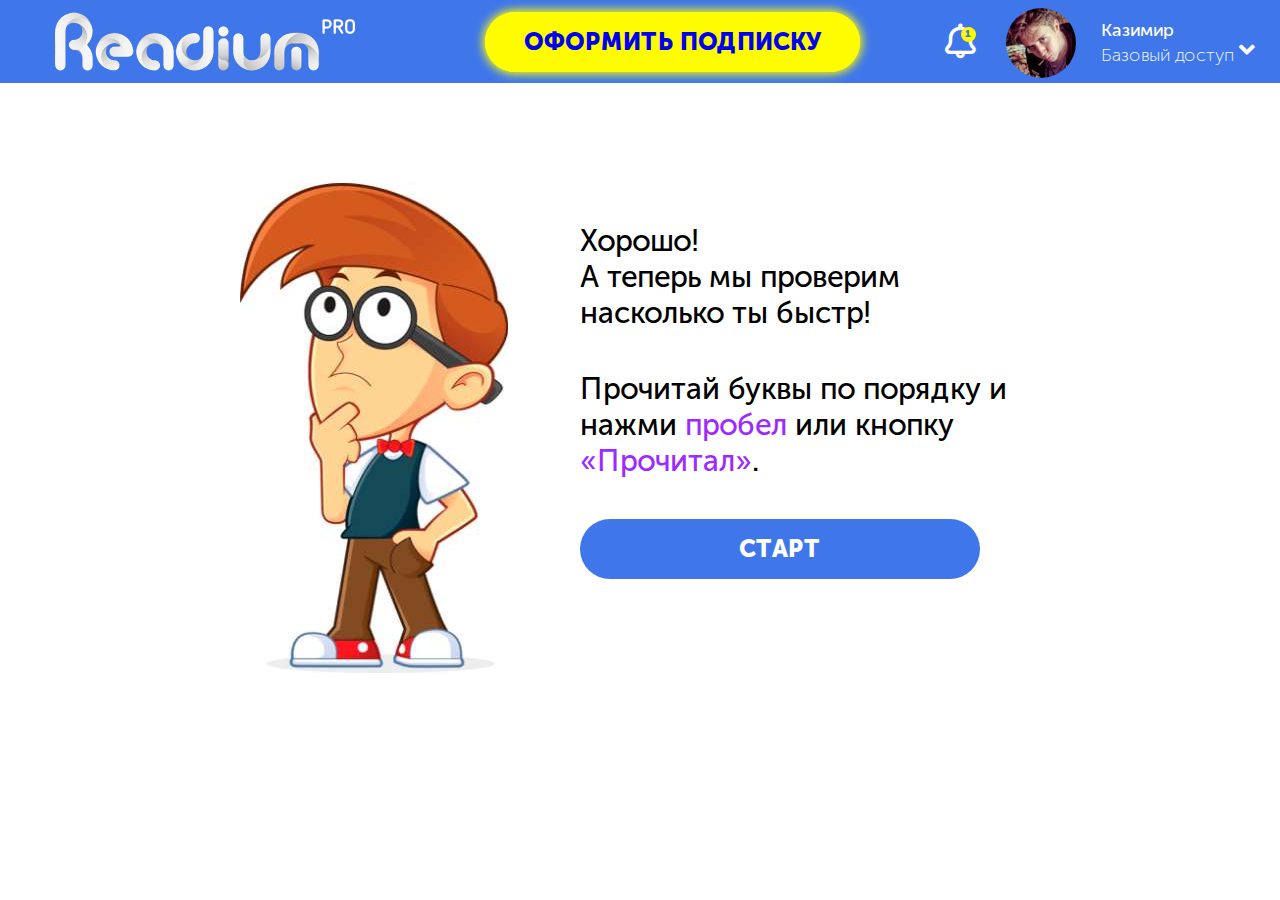
==== index.html @ a42ebb42 "v0.0.2" ====
<!DOCTYPE html>
<html lang="ru">

<head>
	<meta charset="utf-8">
	<title>test-timer</title>
	<meta name="description" content="">
	<meta http-equiv="X-UA-Compatible" content="IE=edge">
	<meta name="viewport" content="width=device-width, initial-scale=1, maximum-scale=1">
	
	<!-- <meta property="og:image" content="path/to/image.jpg">
	<link rel="shortcut icon" href="img/favicon/favicon.ico" type="image/x-icon">
	<link rel="apple-touch-icon" href="img/favicon/apple-touch-icon.png">
	<link rel="apple-touch-icon" sizes="72x72" href="img/favicon/apple-touch-icon-72x72.png">
	<link rel="apple-touch-icon" sizes="114x114" href="img/favicon/apple-touch-icon-114x114.png">
	Chrome, Firefox OS and Opera
	<meta name="theme-color" content="#000">
	Windows Phone
	<meta name="msapplication-navbutton-color" content="#000">
	iOS Safari
	<meta name="apple-mobile-web-app-status-bar-style" content="#000"> -->
	<style>body { overflow-x: hidden; } html { background-color: #fff; }</style>
	<link rel="stylesheet" href="fonts.css">
	<link rel="stylesheet" href="style.css">
	<link rel="stylesheet" href="fontawesome-all.min.css">
</head>

<body>
	
	<header class="test-header clearfix">
		<div class="layout-position">

			<div class="test-header-wraper">
				<div class="logo">
					<a href="index.html" class="logo-link"><img src="img/Logo-White.png" width="300" height="59" alt="Readium"></a>
				</div>
				<div class="subscription">
					<a class="subscription__link btn" href="#">Оформить подписку</a>
					<div class="reward hidden">
						<ul>
							<li class="reward-item reward-item__star">100</li>
							<li class="reward-item reward-item__energy">100</li>
							<li class="reward-item reward-item__coin">100</li>
						</ul>
					</div>
				</div>

				<div class="user-block">
					<div class="user-block__notification">
						<i class="far fa-bell"></i>
					</div>
					<div class="user-block__avatar">
						<img src="img/avatar1.jpg" alt="ваш аватар">
					</div>
					<div class="user-block__profile">
						<span class="user-block__profile-name">Казимир</span>
						<span class="user-block__profile-access">Базовый доступ</span>
					</div>
					<div class="arr-down">
						<i class="fas fa-angle-down"></i>
					</div>

				</div>
				<div class="user-menu hidden">
					<ul>
						<li class="user-menu__item"><a href="#">Профиль</a></li>
						<li class="user-menu__item"><a href="#">Оформить подписку</a></li>
						<li class="user-menu__item hidden"><a href="#">Статистика</a></li>
						<li class="user-menu__item hidden"><a href="#">Награды</a></li>
						<li class="user-menu__item hidden"><a href="#">Упражнения</a></li>
					</ul>
					<div class="reward reward--small">
						<ul>
							<li class="reward-item reward-item--small reward-item__star reward-item__star--small">100</li>
							<li class="reward-item reward-item--small reward-item__energy reward-item__energy--small">100</li>
							<li class="reward-item reward-item--small reward-item__coin reward-item__coin--small">100</li>
						</ul>
						<div class="exit">
							<button class="exit-profile">Выход</button>
						</div>
					</div>
				</div>
			</div>
			
		</div>
	</header>

	<main>

		<div class="test layout-position">

			<div class="test-wraper test-wraper-start">
				<div class="first-screen clearfix">
					<img src="img/test2-boy.jpg" width="268" height="490" alt="IMG">
					<p class="first-screen__text first-screen__text-top">Хорошо!<br><span> А теперь мы проверим<br> насколько ты быстр!</span></p>
					<p class="first-screen__text first-screen__text-bot">Прочитай буквы по порядку и нажми <span class= "test-content__text--pur">пробел</span> или кнопку <span class="test-content__text--pur">«Прочитал»</span>.</p>
					<button id="start-btn" class="test-read btn">Старт</button>
				</div>
			</div>

			<div class="test-wraper-2 clearfix hidden">
				<div class="test-content test-block clearfix">
					<div class="test-block__lesson">
						<div class="test-block__lesson-wrap">
							<div class="test-arr-right">
								<i class="fa fa-arrow-right" aria-hidden="true"></i>
							</div>
							<table class="table-letter">
								<tr>
									<td class="active-td">а</td>
									<td>б</td>
									<td>в</td>
									<td>г</td>
									<td>д</td>
								</tr>
								<tr>
									<td>е</td>
									<td>ё</td>
									<td>ж</td>
									<td>з</td>
									<td>и</td>
								</tr>
								<tr>
									<td>й</td>
									<td>к</td>
									<td>л</td>
									<td>м</td>
									<td>н</td>
								</tr>
								<tr>
									<td>о</td>
									<td>п</td>
									<td>р</td>
									<td>с</td>
									<td>т</td>
								</tr>
								<tr>
									<td>у</td>
									<td>ф</td>
									<td>х</td>
									<td>ц</td>
									<td>ч</td>
								</tr>
								<tr>
									<td>ш</td>
									<td>щ</td>
									<td>э</td>
									<td>ю</td>
									<td>я</td>
								</tr>
							</table>
							<table class="table-letter2 hidden">
								<tr>
									<td class="active-td">ба</td>
									<td>бо</td>
									<td>бу</td>
									<td>бы</td>
									<td>бэ</td>
								</tr>
								<tr>
									<td>бя</td>
									<td>бё</td>
									<td>бю</td>
									<td>би</td>
									<td>бе</td>
								</tr>
								<tr>
									<td>ва</td>
									<td>во</td>
									<td>ву</td>
									<td>вы</td>
									<td>вэ</td>
								</tr>
								<tr>
									<td>вя</td>
									<td>вё</td>
									<td>вю</td>
									<td>ви</td>
									<td>ве</td>
								</tr>
								<tr>
									<td>га</td>
									<td>го</td>
									<td>гу</td>
									<td>гы</td>
									<td>гэ</td>
								</tr>
								<tr>
									<td>гя</td>
									<td>гё</td>
									<td>гю</td>
									<td>ги</td>
									<td>ге</td>
								</tr>
							</table>
							<table class="table-letter3 hidden">
								<tr>
									<td class="active-td">кра</td>
									<td>кро</td>
									<td>кру</td>
									<td>кры</td>
									<td>крэ</td>
								</tr>
								<tr>
									<td>кря</td>
									<td>крё</td>
									<td>крю</td>
									<td>кри</td>
									<td>кре</td>
								</tr>
								<tr>
									<td>лна</td>
									<td>лно</td>
									<td>лну</td>
									<td>лны</td>
									<td>лнэ</td>
								</tr>
								<tr>
									<td>зля</td>
									<td>злё</td>
									<td>злю</td>
									<td>зли</td>
									<td>зле</td>
								</tr>
								<tr>
									<td>мна</td>
									<td>мно</td>
									<td>мну</td>
									<td>мны</td>
									<td>мнэ</td>
								</tr>
								<tr>
									<td>мня</td>
									<td>мнё</td>
									<td>мню</td>
									<td>мни</td>
									<td>мне</td>
								</tr>
							</table>
						</div>
						<div class="hint-rotate hidden">
								<p class="hint-rotate__text"> <span class="text-green">Молодец!</span><br>А теперь прочитай буквы <span class="text-blue">сверху-вниз</span> </p>
								<button id="adc-hint-ok" class="test-read">Ок</button>
							</div>

					</div>
					<aside class="test-block__timers">
						<div class="test-block__timers-title">
							твоё время
						</div>
						<div id="timer1" class="test-timer test-timer1 test-timer--active">0 : 00</div>
						<div id="timer2" class="test-timer test-timer2 disabled">0 : 00</div>
						<div id="timer3" class="test-timer test-timer3 disabled">0 : 00</div>
						<div id="timer4" class="test-timer test-timer4 disabled">0 : 00</div>
						<div id="timer5" class="test-timer test-timer5 disabled">0 : 00</div>
					</aside>
					<div class="test-btn-block">
						<button id="test-abc" class="test-read btn">Прочитал</button>
						<button id="modal-hint"	class="test-read test-hint btn">Подсказка</button>
						<div class="btn-overlay hidden"></div>
					</div>
				</div>
			</div>
			<div class="test-wraper test-wraper-result hidden">
				<div class="test-content clearfix">
					<img class="img-result" src="img/boy.png" width="272" height="463" alt="IMG">
					<div class="result-block">
						<div class="result-block__title"> 
							<h3>Отличная работа!</h3>
							<p>Твой лучший результат:</p>	
						</div>
						<div class="result-block__text"> 0 : 23 </div>
						<div class="result-star">
							<div class="result-star__item">
								<i class="fas fa-star"></i>
							</div>
							<div class="result-star__item">
								<i class="fas fa-star"></i>
							</div>
							<div class="result-star__item ">
								<i class="far fa-star"></i>
							</div>
							<div class="reward-item__star reward-item__star--big"></div>
						</div>
						<div class="result-block__text-bot">
							<p>Ты получаешь свои первые моннетки! Они вскоре тебе пригодятся!</p>
						</div>
					</div>
					<button id="btn-result" class="test-read test-read--right test-read--result btn">далее</button>
				</div>
			</div>
			

		</div>
	</main>
	<div class="overlay hidden"></div>

	<div class="modal-hint hidden">
		<div class="modal-hint__header">
			<h3 class="modal-hint__header-title">Подсказка</h3>
			<img src="img/rocet-form.png" alt="roket">
		</div>
		<p class="hint-text"></p>
		<ul class="hint-list">
			<li class="hint-list__item">1. Прочитай буквы первый раз внимательно,засекая скорость.</li>
			<li class="hint-list__item">2. Со второго раза буквы будут поворачиваться каждый раз на 90 градусов. Твоя задача читать их правильно.</li>
			<li class="hint-list__item">3. Когда буквы вернутся в исходное положение, прочитай их с максимальной скоростью.</li>
		</ul>
		<button class="hint-btn">Понял</button>

	</div>
	<script src="js/test-1.js"></script>
	<!-- <script src="js/step-test.js"></script> -->
	
</body>
</html>
---- fonts.css ----
@font-face {
	font-family: 'BloggerSans';
  src: url('fonts/blogger-sans/BloggerSansBold.woff');
	src: url('fonts/blogger-sans/BloggerSansBold.otf');
	src: url('fonts/blogger-sans/BloggerSansBold.ttf');
}
@font-face {
  font-family: 'MuseoSans-100';
  src: url('fonts/MuseoSans/MuseoSansCyrl-100.eot');
  src: url('fonts/MuseoSans/MuseoSansCyrl-100.eot#iefix') format('embedded-opentype'),
  url('fonts/MuseoSans/MuseoSansCyrl-100.woff') format('woff'), 
  url('fonts/MuseoSans/MuseoSansCyrl-100.ttf') format('truetype');
  font-weight: 100;
  font-style: normal;
}
@font-face {
	font-family: 'MuseoSans-300';
  src: url('fonts/MuseoSans/MuseoSansCyrl-300.eot');
  src: url('fonts/MuseoSans/MuseoSansCyrl-300.eot#iefix') format('embedded-opentype'),
  url('fonts/MuseoSans/MuseoSansCyrl-300.woff') format('woff'), 
  url('fonts/MuseoSans/MuseoSansCyrl-300.ttf') format('truetype');
  font-weight: 300;
  font-style: normal;
}
@font-face {
	font-family: "MuseoSans-500";
  src: url('fonts/MuseoSans/MuseoSansCyrl-500.eot');
  src: url('fonts/MuseoSans/MuseoSansCyrl-500.eot#iefix') format('embedded-opentype'),
  src: url("fonts/MuseoSans/MuseoSansCyrl-500.woff");
  src: url("fonts/MuseoSans/MuseoSansCyrl-500.ttf");
  font-weight: normal;
  font-style: normal;
  
}
@font-face {
	font-family: 'MuseoSans-900';
  src: url('fonts/MuseoSans/MuseoSansCyrl-900.eot');
  src: url('fonts/MuseoSans/MuseoSansCyrl-900.eot#iefix') format('embedded-opentype'),
  url('fonts/MuseoSans/MuseoSansCyrl-900.woff') format('woff'), 
  url('fonts/MuseoSans/MuseoSansCyrl-900.ttf') format('truetype');
  font-weight: bold;
  font-style: normal;
}
---- style.css ----
.layout-position {
  width: 1170px;
  margin: 0 auto;
  padding: 0 15px;
}
.clearfix::after {
  content: "";
  display: table;
  clear: both;
}
.test {
  margin-bottom: 40px;
}
html {
  width: 100%;
  margin: 0;
  padding: 0;
  font-size: 16px;
}
body {
  margin: 0;
  padding: 0;
  margin: 0 auto;
  min-width: 1280px;
  max-width: 1920px;
  height: 100vh;
  font-family: "MuseoSans-500", "Arial", sans-serif;
  line-height: 1.4;
}
p {
  margin: 0;
  padding: 0;
}
.index-header__promo {
  min-height: 63px;
  background-image: url(img/bg-2.jpg);
  background-repeat: repeat-y;
}
.index-header__promo-text {
  float: left;
  width: 970px;
  min-height: 63px;
  padding-top: 35px;
  font-size: 30px;
  line-height: 36px;
  text-align: center;
  color: #ffffff;
  font-family: "BloggerSans", "Arial", sans-serif;
}
.index-header__promo-text span {
  text-transform: uppercase;
}
.index-header__promo-link {
  float: right;
  margin-top: 20px;
  padding-left: 45px;
  padding-right: 45px;
  display: inline-block;
  padding-top: 15px;
  padding-bottom: 15px;
  text-transform: uppercase;
  font-size: 24px;
  line-height: 30px;
  font-family: "MuseoSans-900", "Arial", sans-serif;
  text-decoration: none;
  cursor: pointer;
  outline: none;
  border: none;
  border-radius: 35px;
  vertical-align: top;
  background-color: #9d2aff;
}
.index-header__promo-link:hover {
  background-color: #2e6df8;
  color: #fff;
}
.index-header__promo-link:active {
  background-color: #053bb2;
}
.index-header__user-block {
  min-height: 80px;
  padding-top: 20px;
  background-color: #3f77eb;
}
.index-logo {
  float: left;
  width: 300px;
  height: 59px;
}
.user-login {
  float: right;
  font-size: 0;
  vertical-align: top;
}
.user-login__link {
  display: inline-block;
  padding-top: 15px;
  padding-bottom: 15px;
  text-transform: uppercase;
  font-size: 24px;
  line-height: 30px;
  font-family: "MuseoSans-900", "Arial", sans-serif;
  text-decoration: none;
  cursor: pointer;
  outline: none;
  border: none;
  border-radius: 35px;
  vertical-align: top;
  color: #3f77eb;
  background-color: #ffffff;
  padding-left: 55px;
  padding-right: 55px;
  margin-right: 25px;
}
.user-login__link:hover {
  background-color: #fffc00;
  color: #3f77eb;
}
.user-login__link:active {
  background-color: #e4e702;
}
.user-login__social-link {
  position: relative;
  display: inline-block;
  height: 60px;
  width: 60px;
  padding-top: 8px;
  margin-right: 20px;
  color: #ffffff;
  background-color: transparent;
}
.user-login__social-link i {
  font-size: 45px;
  color: #ffffff;
}
.user-login__social-link:hover {
  -webkit-transform: scale(1.2);
  -ms-transform: scale(1.2);
  transform: scale(1.2);
}
.index-header__content {
  position: relative;
  height: 748px;
  background-image: url(img/header-bg.jpg);
  background-position: center;
  background-repeat: no-repeat;
  color: #ffffff;
  padding-top: 1px;
  z-index: 4;
}
.index-header__content::after {
  content: "";
  position: absolute;
  left: 0;
  bottom: 0;
  width: 100%;
  height: 30px;
  background-image: url(img/round.png);
  background-repeat: no-repeat;
  background-position: center;
  background-size: cover;
  z-index: 3;
}
.index-header__content .animation {
  position: absolute;
  bottom: 0;
  right: 0;
  width: 1200px;
  height: 749px;
  overflow: hidden;
  z-index: 1;
}
.index-header__content .animation img {
  position: absolute;
  z-index: 1;
}
.index-header__content .animation .animation-earth {
  bottom: -780px;
  right: -45px;
  width: 1200px;
  height: 1200px;
  -webkit-animation-name: earth-rotate;
  animation-name: earth-rotate;
  -webkit-animation-duration: 10s;
  animation-duration: 10s;
  -webkit-animation-iteration-count: infinite;
  animation-iteration-count: infinite;
  -webkit-animation-timing-function: linear;
  animation-timing-function: linear;
}
.index-header__content .animation .animation-roket {
  top: 127px;
  right: 480px;
  -webkit-transform: rotate(9deg);
  -ms-transform: rotate(9deg);
  transform: rotate(9deg);
}
.index-header__content .animation .animation-fire {
  -webkit-animation-name: fire;
  animation-name: fire;
  -webkit-animation-duration: 1.5s;
  animation-duration: 1.5s;
  -webkit-animation-iteration-count: infinite;
  animation-iteration-count: infinite;
}
.index-header__content .animation .animation-box {
  position: absolute;
  width: 86px;
  height: 59px;
  top: 156px;
  right: 665px;
  -webkit-transform: rotate(9deg);
  -ms-transform: rotate(9deg);
  transform: rotate(9deg);
}
.index-header__content-text {
  position: relative;
  width: 740px;
  margin-top: 175px;
  z-index: 2;
}
.index-header__content-text--top {
  font-family: "MuseoSans-900", "Arial", sans-serif;
  font-size: 50px;
  line-height: 60px;
  text-shadow: 2px 2px #9d2aff;
  text-transform: uppercase;
}
.index-header__content-text--bot {
  font-family: "MuseoSans-300", "Arial", sans-serif;
  font-size: 24px;
  text-transform: uppercase;
  text-shadow: 2px 2px #9d2aff;
}
.index-header__content-text--bot span {
  font-size: 36px;
}
.index-header__content-text-link {
  display: inline-block;
  padding-top: 15px;
  padding-bottom: 15px;
  text-transform: uppercase;
  font-size: 24px;
  line-height: 30px;
  font-family: "MuseoSans-900", "Arial", sans-serif;
  text-decoration: none;
  cursor: pointer;
  outline: none;
  border: none;
  border-radius: 35px;
  vertical-align: top;
  margin-top: 50px;
  padding-left: 50px;
  padding-right: 50px;
  background-color: #fffc00;
  -webkit-box-shadow: 0 0 10px 2px #fffc00;
  box-shadow: 0 0 10px 2px #fffc00;
}
.index-header__content-text-link:hover {
  background-color: #9d2aff;
  -webkit-box-shadow: 0 0 10px 2px #9d2aff;
  box-shadow: 0 0 10px 2px #9d2aff;
  color: #fffc00;
}
.index-header__content-text-link:active {
  background-color: #6209ae;
  -webkit-box-shadow: 0 0 10px 2px #6209ae;
  box-shadow: 0 0 10px 2px #6209ae;
  color: #fffc00;
}
.index-header__content-marquee {
  position: relative;
  display: block;
  width: 100%;
  max-width: 1920px;
  height: 45px;
  margin-top: 130px;
  vertical-align: middle;
  background-color: #9d2aff;
  white-space: nowrap;
  overflow: hidden;
  z-index: 2;
}
.index-header__content-marquee span {
  display: inline-block;
  padding-left: 100%;
  font-size: 36px;
  line-height: 42px;
  -webkit-animation: scroll 15s infinite linear;
  animation: scroll 15s infinite linear;
  -webkit-animation-iteration-count: 100;
  animation-iteration-count: 100;
}
.our-program {
  position: relative;
  padding-bottom: 55px;
  text-align: center;
  z-index: 15;
}
.our-program__title {
  margin: 0;
  padding: 0;
  margin-top: 75px;
  padding-left: 60px;
  color: #3f77eb;
  font-family: "MuseoSans-900", "Arial", sans-serif;
  font-size: 36px;
  line-height: 42px;
  text-transform: uppercase;
}
.our-program__title span {
  color: #9d2aff;
}
.our-program__items {
  height: 670px;
  margin-left: 70px;
  margin-right: 70px;
  margin-top: 55px;
  padding-left: 30px;
  padding-right: 30px;
  font-size: 0;
  vertical-align: top;
  background-image: url(img/our-program-boy.jpg);
  background-repeat: no-repeat;
  background-position: bottom center;
}
.our-program__item {
  float: left;
  display: block;
  margin-right: 230px;
  margin-bottom: 60px;
  width: 170px;
}
.our-program__item:nth-child(3) {
  margin-right: 0;
}
.our-program__item:nth-child(5) {
  float: right;
  margin-right: 0;
  margin-bottom: 85px;
}
.our-program__item img:hover {
  -webkit-transform: scale(1.3);
  -ms-transform: scale(1.3);
  transform: scale(1.3);
  -webkit-transition-duration: 0.5s;
  -o-transition-duration: 0.5s;
  transition-duration: 0.5s;
}
.our-program__item-title {
  margin: 0;
  padding: 0;
  margin-top: 30px;
  font-family: "MuseoSans-900", "Arial", sans-serif;
  font-size: 24px;
  line-height: 28px;
  color: #3f77eb;
}
.our-program__item-title--pur {
  color: #9d2aff;
}
.our-program__link {
  margin: 0 auto;
  padding-right: 50px;
  padding-left: 50px;
  display: inline-block;
  padding-top: 15px;
  padding-bottom: 15px;
  text-transform: uppercase;
  font-size: 24px;
  line-height: 30px;
  font-family: "MuseoSans-900", "Arial", sans-serif;
  text-decoration: none;
  cursor: pointer;
  outline: none;
  border: none;
  border-radius: 35px;
  vertical-align: top;
  color: #ffffff;
  background-color: #3f77eb;
}
.our-program__link:hover {
  background-color: #9d2aff;
  color: #fff;
}
.our-program__link:active {
  background-color: #6209ae;
}
.advantage-lessons {
  margin-top: 55px;
  text-align: center;
  padding-bottom: 50px;
  /* &__link {
		padding-right: 50px;
		padding-left: 50px;
		.btn();
		color: #ffffff;
		background-color: @c-blue;
		&:hover {
			background-color: #9d2aff;
			color: #fff;
		}
		&:active {
			background-color: #6209ae;
	
		}
	} */
}
.advantage-lessons__title {
  margin: 0;
  padding: 0;
  padding-left: 135px;
  color: #3f77eb;
  font-family: "MuseoSans-900", "Arial", sans-serif;
  font-size: 36px;
  line-height: 42px;
  text-transform: uppercase;
}
.advantage-lessons__student,
.advantage-lessons__teacher,
.advantage-lessons__parents {
  position: relative;
  margin-left: 70px;
}
.advantage-lessons__student-title,
.advantage-lessons__teacher-title,
.advantage-lessons__parents-title {
  position: relative;
  display: block;
  margin-top: 60px;
  padding-top: 15px;
  padding-bottom: 15px;
  padding-right: 30px;
  width: 470px;
  text-transform: uppercase;
  font-size: 24px;
  line-height: 30px;
  text-align: right;
  color: #ffffff;
  font-weight: 400;
  font-family: "MuseoSans-900", "Arial", sans-serif;
  border-radius: 35px;
  background-color: #3f77eb;
  z-index: 1;
}
.advantage-lessons__teacher-title,
.advantage-lessons__parents-title {
  background-color: #9d2aff;
}
.advantage-lessons__student-title::before {
  content: "";
  position: absolute;
  display: block;
  top: -7px;
  left: -70px;
  width: 272px;
  height: 463px;
  background-image: url(img/boy.png);
  background-repeat: no-repeat;
  z-index: 2;
}
.advantage-lessons__teacher-title::before {
  content: "";
  position: absolute;
  display: block;
  top: -7px;
  left: -70px;
  width: 272px;
  height: 463px;
  background-image: url(img/teacher.png);
  background-repeat: no-repeat;
  z-index: 2;
}
.advantage-lessons__parents-title::before {
  content: "";
  position: absolute;
  display: block;
  top: -15px;
  left: -70px;
  width: 208px;
  height: 516px;
  background-image: url(img/parents.png);
  background-repeat: no-repeat;
  z-index: 2;
}
.advantages {
  position: relative;
  padding-bottom: 45px;
  margin-left: 200px;
  font-size: 0;
  /* &-controls {
		width: 55px;
		margin-top: 20px;
		margin-left: 50px;
		font-size: 0;
		.advantages-control {
			display: inline-block;
			width: 10px;
			height: 10px;
			margin-right: 8px;
			border-radius: 50%;
			&--blue {
				background-color: #96b6fb;
			}
			&--pur {
				background-color: #d788fa;
			}
	
		}
	
		.advantages-control--active-blue {
			background-color: #2e6df8;
		}
		.advantages-control--active-pur {
			background-color: #9d2aff;
		}
	}
	}
	.arrow-next {
	position: absolute;
	right: 0;
	top: 140px;
	font-size: 0;
	&--blue {
		color: #2e6df8;
	}
	&--pur {
		color: @c-pur;
	}
	i {
		font-size: 60px;
		&:hover {
			transform: scale(1.2);
		}
	} */
}
.advantages-item {
  display: inline-block;
  margin-top: 15px;
  margin-right: 30px;
  padding-top: 25px;
  padding-left: 15px;
  padding-right: 15px;
  padding-bottom: 25px;
  width: 240px;
  font-size: 24px;
  vertical-align: top;
  border-radius: 20px;
  -webkit-box-shadow: 0 0 9px rgba(35, 35, 35, 0.13);
  box-shadow: 0 0 9px rgba(35, 35, 35, 0.13);
}
.advantages-item:hover {
  -webkit-box-shadow: 0 0 19px rgba(35, 35, 35, 0.13);
  box-shadow: 0 0 19px rgba(35, 35, 35, 0.13);
  -webkit-transform: translate(0, 10px);
  -ms-transform: translate(0, 10px);
  transform: translate(0, 10px);
  -webkit-transition: 0.2s;
  -o-transition: 0.2s;
  transition: 0.2s;
}
.advantages-item img {
  width: 130px;
  height: 130px;
  text-align: center;
}
.advantages-item p {
  padding: 0;
  margin: 0;
  margin-top: 30px;
  font-family: "MuseoSans-300", "Arial", sans-serif;
  text-align: left;
}
.advantage-lessons__promo {
  margin-top: 70px;
  text-align: center;
  background-color: #3f77eb;
  background-image: url("img/bg-adv-promo.jpg");
  background-repeat: no-repeat;
}
.advantage-lessons__promo-wrap {
  position: relative;
  padding-top: 9px;
  padding-bottom: 45px;
}
.advantage-lessons__promo img {
  position: absolute;
  width: 265px;
  height: 285px;
  top: -70px;
  right: 0;
}
.advantage-lessons__promo-content {
  width: 910px;
  padding: 0;
  margin: 0;
  margin-left: 95px;
  font-size: 72px;
  color: #ffffff;
  text-shadow: 2px 2px #9d2aff;
}
.advantage-lessons__promo-content span {
  color: #fffc00;
}
.advantage-lessons__promo-link {
  display: inline-block;
  padding-top: 15px;
  padding-bottom: 15px;
  text-transform: uppercase;
  font-size: 24px;
  line-height: 30px;
  font-family: "MuseoSans-900", "Arial", sans-serif;
  text-decoration: none;
  cursor: pointer;
  outline: none;
  border: none;
  border-radius: 35px;
  vertical-align: top;
  padding-left: 135px;
  padding-right: 135px;
  margin-top: 30px;
  background-color: #fffc00;
  -webkit-box-shadow: 2px 2px #9d2aff;
  box-shadow: 2px 2px #9d2aff;
}
.advantage-lessons__promo-link:hover {
  color: #fffc00;
  background-color: #9d2aff;
  -webkit-box-shadow: none;
  box-shadow: none;
}
.advantage-lessons__promo-link:active {
  background-color: #6209ae;
}
.effect-lessons {
  margin-top: 45px;
  padding-bottom: 72px;
  text-align: center;
}
.effect-lessons__title {
  font-family: "MuseoSans-900", "Arial", sans-serif;
  font-size: 36px;
  line-height: 42px;
  text-transform: uppercase;
  margin: 0;
  padding: 0;
  color: #3f77eb;
}
.effect-lessons__items {
  margin-top: 55px;
  padding-top: 1px;
}
.effect-lessons__item {
  width: 470px;
  padding-top: 240px;
  margin-bottom: 45px;
  color: #ffffff;
}
.effect-lessons__item:nth-child(odd) {
  float: right;
}
.effect-lessons__item:nth-child(event) {
  float: left;
}
.effect-lessons__item-wrap {
  position: relative;
  max-width: 360px;
  padding-left: 20px;
  background-color: #9d2aff;
  border-radius: 35px;
}
.effect-lessons__item-wrap--read,
.effect-lessons__item-wrap--mem {
  max-width: 344px;
}
.effect-lessons__item-wrap::after {
  content: "";
  position: absolute;
  display: block;
}
.effect-lessons__item-wrap--atten::after {
  bottom: -9px;
  left: -110px;
  width: 173px;
  height: 315px;
  background-image: url(img/eff-boy-1.png);
  background-repeat: no-repeat;
}
.effect-lessons__item-wrap--atten::before {
  content: "x10";
  position: absolute;
  top: -192px;
  right: 3px;
  display: block;
  color: #3f77eb;
  font-family: "MuseoSans-900", "Arial", sans-serif;
  font-size: 185px;
}
.effect-lessons__item-wrap--art::after {
  bottom: -9px;
  left: -110px;
  width: 174px;
  height: 237px;
  background-image: url(img/eff-boy-3.png);
  background-repeat: no-repeat;
}
.effect-lessons__item-wrap--art::before {
  content: "+50%";
  position: absolute;
  top: -104px;
  right: 35px;
  display: block;
  color: #9d2aff;
  font-family: "MuseoSans-900", "Arial", sans-serif;
  font-size: 100px;
}
.effect-lessons__item-wrap--read::after {
  bottom: -85px;
  right: -105px;
  width: 172px;
  height: 302px;
  background-image: url(img/eff-boy-2.png);
  background-repeat: no-repeat;
}
.effect-lessons__item-wrap--read::before {
  content: "x2";
  position: absolute;
  top: -192px;
  right: 75px;
  display: block;
  color: #9d2aff;
  font-family: "MuseoSans-900", "Arial", sans-serif;
  font-size: 185px;
}
.effect-lessons__item-wrap--mem::after {
  bottom: 0px;
  right: -105px;
  width: 172px;
  height: 302px;
  background-image: url(img/eff-boy-4.png);
  background-repeat: no-repeat;
}
.effect-lessons__item-wrap--mem::before {
  content: "+30%";
  position: absolute;
  top: -104px;
  right: 65px;
  display: block;
  color: #3f77eb;
  font-family: "MuseoSans-900", "Arial", sans-serif;
  font-size: 100px;
}
.effect-lessons__item-wrap--atten,
.effect-lessons__item-wrap--mem {
  background-color: #3f77eb;
}
.effect-lessons__item-wrap--atten,
.effect-lessons__item-wrap--art {
  margin-left: 110px;
  padding-left: 55px;
}
.effect-lessons__item-content {
  font-size: 24px;
  line-height: 28px;
  width: 275px;
  padding-top: 5px;
  padding-bottom: 5px;
  text-transform: uppercase;
  text-align: center;
  outline: none;
}
.effect-lessons__link {
  display: inline-block;
  padding-top: 15px;
  padding-bottom: 15px;
  text-transform: uppercase;
  font-size: 24px;
  line-height: 30px;
  font-family: "MuseoSans-900", "Arial", sans-serif;
  text-decoration: none;
  cursor: pointer;
  outline: none;
  border: none;
  border-radius: 35px;
  vertical-align: top;
  padding-left: 50px;
  padding-right: 50px;
  color: #ffffff;
  background-color: #3f77eb;
}
.effect-lessons__link:hover {
  background-color: #9d2aff;
  color: #fff;
}
.effect-lessons__link:active {
  background-color: #6209ae;
}
.feedback {
  max-height: 745px;
  padding-top: 1px;
  text-align: center;
  background-image: url(img/block-form-bg.jpg);
  background-repeat: no-repeat;
  background-position: center top;
}
.feedback-title {
  margin: 0;
  padding: 0;
  margin-top: 35px;
  font-family: "MuseoSans-900", "Arial", sans-serif;
  line-height: 42px;
  text-transform: uppercase;
  font-size: 36px;
  line-height: 44px;
  font-weight: 800;
  color: #ffffff;
}
.feedback-text {
  margin: 0;
  padding: 0;
  font-family: "MuseoSans-300", "Arial", sans-serif;
  font-size: 24px;
  line-height: 30px;
  color: #ffffff;
}
.feedback-write-to {
  margin-top: 60px;
  margin-left: auto;
  margin-right: auto;
  padding-bottom: 36px;
  max-width: 770px;
  font-size: 0px;
}
.feedback-write-to textarea {
  width: 750px;
  max-height: 245px;
  margin-top: 30px;
  padding-top: 15px;
  padding-left: 20px;
  font-size: 18px;
  font-weight: 400;
  font-family: "MuseoSans-300", "Arial", sans-serif;
  border-radius: 25px;
  border: none;
  outline: none;
}
.feedback-write-to__sub {
  margin-top: 45px;
  -webkit-box-shadow: 0 0 10px 2px #fffc00;
  box-shadow: 0 0 10px 2px #fffc00;
  padding-left: 50px;
  padding-right: 50px;
  background-color: #fffc00;
  display: inline-block;
  padding-top: 15px;
  padding-bottom: 15px;
  text-transform: uppercase;
  font-size: 24px;
  line-height: 30px;
  font-weight: 400;
  font-family: "MuseoSans-900", "Arial", sans-serif;
  text-decoration: none;
  cursor: pointer;
  outline: none;
  border-radius: 35px;
  vertical-align: top;
  color: #9d2aff;
  border: none;
}
.feedback-write-to__sub:hover {
  background-color: #9d2aff;
  -webkit-box-shadow: 0 0 10px 2px #9d2aff;
  box-shadow: 0 0 10px 2px #9d2aff;
  color: #fffc00;
}
.feedback-write-to__sub:active {
  background-color: #6209ae;
  -webkit-box-shadow: 0 0 10px 2px #6209ae;
  box-shadow: 0 0 10px 2px #6209ae;
  color: #fffc00;
}
.feedback-write-to__user {
  display: inline-block;
  font-size: 18px;
}
.feedback-write-to__user:first-child {
  margin-right: 25px;
}
.feedback-write-to__user input {
  padding-left: 20px;
  padding-top: 15px;
  padding-bottom: 15px;
  width: 350px;
  font-weight: 400;
  font-family: "MuseoSans-300", "Arial", sans-serif;
  border: none;
  border-radius: 35px;
  background-color: #ffffff;
  outline: none;
}
.feedback-write-to__user--email input {
  margin-top: 35px;
  width: 750px;
}
.feedback input[placeholder],
.feedback textarea[placeholder] {
  font-size: 18px;
}
.index-footer {
  padding-top: 15px;
  padding-bottom: 15px;
  background-color: #9d2aff;
  font-family: "MuseoSans-300", "Arial", sans-serif;
}
.index-footer__logo {
  float: left;
  margin-right: 220px;
}
.index-footer__social {
  float: left;
  font-size: 0;
  margin-right: 200px;
  padding-top: 15px;
}
.index-footer__social-link {
  display: inline-block;
  margin-right: 20px;
}
.index-footer__social-link i {
  font-size: 45px;
  color: #ffffff;
}
.index-footer__social-link:hover {
  -webkit-transform: scale(1.1);
  -ms-transform: scale(1.1);
  transform: scale(1.1);
}
.index-footer__disign {
  float: left;
  padding-top: 15px;
  color: #ffffff;
}
.index-footer__copyright {
  float: left;
  width: 100%;
  margin-top: 15px;
  font-weight: 300;
  text-align: center;
  color: #ffffff;
}
@-webkit-keyframes earth-rotate {
  /* 0% {
		transform: rotate(0);
	}
	25% {
		transform: rotate(-90deg);
	}
	50% {
		transform: rotate(-180deg);
	}
	50% {
		transform: rotate(-270deg); */
  100% {
    -webkit-transform: rotate(-360deg);
    transform: rotate(-360deg);
  }
}
@keyframes earth-rotate {
  /* 0% {
		transform: rotate(0);
	}
	25% {
		transform: rotate(-90deg);
	}
	50% {
		transform: rotate(-180deg);
	}
	50% {
		transform: rotate(-270deg); */
  100% {
    -webkit-transform: rotate(-360deg);
    transform: rotate(-360deg);
  }
}
@-webkit-keyframes fire {
  0% {
    opacity: 0.8;
  }
  30% {
    opacity: 0.9;
    -webkit-transform: scale(0.9);
    transform: scale(0.9);
  }
  50% {
    opacity: 1;
    -webkit-transform: scale(1);
    transform: scale(1);
  }
  70% {
    opacity: 0.9;
    -webkit-transform: scale(0.8);
    transform: scale(0.8);
  }
  90% {
    opacity: 0.8;
    -webkit-transform: scale(0.9);
    transform: scale(0.9);
  }
  100% {
    opacity: 1;
    -webkit-transform: scale(1);
    transform: scale(1);
  }
}
@keyframes fire {
  0% {
    opacity: 0.8;
  }
  30% {
    opacity: 0.9;
    -webkit-transform: scale(0.9);
    transform: scale(0.9);
  }
  50% {
    opacity: 1;
    -webkit-transform: scale(1);
    transform: scale(1);
  }
  70% {
    opacity: 0.9;
    -webkit-transform: scale(0.8);
    transform: scale(0.8);
  }
  90% {
    opacity: 0.8;
    -webkit-transform: scale(0.9);
    transform: scale(0.9);
  }
  100% {
    opacity: 1;
    -webkit-transform: scale(1);
    transform: scale(1);
  }
}
@-webkit-keyframes scroll {
  0% {
    -webkit-transform: translateX(0);
    transform: translateX(0);
  }
  100% {
    -webkit-transform: translate(100%, 0);
    transform: translate(100%, 0);
  }
}
@keyframes scroll {
  0% {
    -webkit-transform: translateX(0);
    transform: translateX(0);
  }
  100% {
    -webkit-transform: translate(100%, 0);
    transform: translate(100%, 0);
  }
}
/* @keyframes scroll-2 {
    0% {
        transform: translate(0, 0);
    }
    100% {
        transform: translate(-100%, 0)
    }
} */
.modal-form {
  display: none;
  position: fixed;
  top: 10%;
  left: 50%;
  margin-left: -285px;
  width: 570px;
  text-align: center;
  background-color: #fff;
  border-radius: 15px;
  z-index: 100;
  /* @media (max-width: 120px){
		top: 5%;
		left: 28%;
	} */
}
.modal-form__header {
  position: relative;
  height: 90px;
  padding-top: 30px;
  font-size: 36px;
  text-shadow: 2px 2px #9d2aff;
  color: #ffffff;
  background-image: url(img/form-bg.png);
}
.modal-form__header p {
  font-family: "MuseoSans-900", "Arial", sans-serif;
  font-size: 36px;
  text-transform: uppercase;
}
.modal-form__header img {
  position: absolute;
  bottom: -28px;
  right: 220px;
}
.modal-form form {
  padding-left: 100px;
  padding-right: 100px;
  margin-top: 45px;
}
.modal-form form .user-status {
  width: 100%;
  font-size: 0;
}
.modal-form form .user-status p {
  font-family: "MuseoSans-300", "Arial", sans-serif;
  font-size: 18px;
}
.modal-form form .user-status label {
  display: inline-block;
  width: 181px;
  font-size: 18px;
  cursor: pointer;
  border: 1px solid #3f77eb;
  padding-top: 12px;
  padding-bottom: 12px;
}
.modal-form form .user-status label:nth-of-type(1) {
  border-radius: 50px 0 0 50px;
}
.modal-form form .user-status label:nth-of-type(2) {
  border-radius: 0  50px 50px 0;
}
.modal-form form input[type="radio"] {
  position: absolute;
  opacity: 0;
}
.modal-form form input {
  width: 330px;
  padding-top: 8px;
  padding-bottom: 8px;
  padding-left: 20px;
  padding-right: 20px;
  margin-top: 2px;
  font-family: "MuseoSans-100", "Arial", sans-serif;
  font-size: 18px;
  text-align: center;
  border: 1px solid #3f77eb;
  border-radius: 20px 20px 20px 20px;
}
.modal-form form input:focus {
  border-color: #9d2aff;
}
.modal-form form label {
  display: block;
  margin-top: 18px;
  font-family: "MuseoSans-300", "Arial", sans-serif;
  font-size: 18px;
  color: #000000;
}
.modal-form form label[for="student"],
.modal-form form label[for="teacher"] {
  margin-top: 0;
  color: #3f77eb;
}
.modal-form form #student:checked ~ label[for="student"],
.modal-form form #teacher:checked ~ label[for="teacher"] {
  color: #ffffff;
  background-color: #3f77eb;
}
.modal-form .push-form {
  margin-top: 40px;
  width: 100%;
  display: inline-block;
  padding-top: 15px;
  padding-bottom: 15px;
  text-transform: uppercase;
  font-size: 24px;
  line-height: 30px;
  font-family: "MuseoSans-900", "Arial", sans-serif;
  text-decoration: none;
  cursor: pointer;
  outline: none;
  border-radius: 35px;
  vertical-align: top;
  font-weight: bold;
  color: #fff;
  border: none;
  background-color: #3f77eb;
}
.modal-form .push-form:hover {
  background-color: #9d2aff;
  color: #fff;
}
.modal-form .push-form:active {
  background-color: #6209ae;
}
.modal-form .offer {
  width: 330px;
  margin-top: 15px;
  margin-left: auto;
  margin-right: auto;
  margin-bottom: 20px;
  padding-left: 20px;
  padding-right: 20px;
  font-family: "MuseoSans-100", "Arial", sans-serif;
  font-size: 18px;
}
.modal-form .offer a {
  text-decoration: none;
  color: #3f77eb;
}
.overlay {
  position: fixed;
  top: 0;
  left: 0;
  width: 100vw;
  height: 100vh;
  background-color: rgba(0, 0, 0, 0.73);
  z-index: 50;
}
.show {
  display: block;
}
.test-header {
  position: relative;
  width: 100%;
  background-color: #3f77eb;
}
.test-header-wraper {
  position: relative;
  width: 1200px;
}
.logo {
  float: left;
  margin-top: 20px;
}
@media (max-height: 920px) {
  .logo {
    margin-top: 12px;
  }
}
.subscription {
  float: left;
  height: 60px;
  margin-left: 130px;
  margin-top: 24px;
  border-radius: 30px 30px;
  background-color: #ffffff;
}
@media (max-height: 920px) {
  .subscription {
    margin-top: 12px;
  }
}
.subscription__link {
  display: inline-block;
  padding-top: 15px;
  padding-bottom: 15px;
  text-transform: uppercase;
  font-size: 24px;
  line-height: 30px;
  font-family: "MuseoSans-900", "Arial", sans-serif;
  text-decoration: none;
  cursor: pointer;
  outline: none;
  border: none;
  border-radius: 35px;
  vertical-align: top;
  padding-left: 39px;
  padding-right: 39px;
  background-color: #fffc00;
  -webkit-box-shadow: 0 0 10px 2px #fffc00;
  box-shadow: 0 0 10px 2px #fffc00;
}
.subscription__link:hover {
  background-color: #9d2aff;
  -webkit-box-shadow: 0 0 10px 2px #9d2aff;
  box-shadow: 0 0 10px 2px #9d2aff;
  color: #fffc00;
}
.subscription__link:active {
  background-color: #6209ae;
  -webkit-box-shadow: 0 0 10px 2px #6209ae;
  box-shadow: 0 0 10px 2px #6209ae;
  color: #fffc00;
}
.reward {
  margin-top: 19px;
  font-size: 0;
  list-style-type: none;
}
.reward-item {
  position: relative;
  display: inline-block;
  width: 35px;
  padding-left: 37px;
  padding-right: 37px;
  font-size: 18px;
}
.reward-item__star::after {
  position: absolute;
  content: "";
  background-color: #fffc00;
  background-image: url(img/star.svg);
  background-repeat: no-repeat;
  border-radius: 50%;
  -webkit-box-shadow: 3px 0 #ff8300;
  box-shadow: 3px 0 #ff8300;
}
.reward-item__star--midd::after {
  top: -8px;
  left: -6px;
  width: 38px;
  height: 38px;
  background-position: 7px 5px;
  background-size: 27px 27px;
}
.reward-item__energy::after {
  position: absolute;
  content: "";
  top: -8px;
  left: -6px;
  width: 38px;
  height: 38px;
  background-color: #9d2aff;
  background-image: url(img/bolt.svg);
  background-repeat: no-repeat;
  background-position: 7px 5px;
  background-size: 27px 27px;
  border-radius: 50%;
  -webkit-box-shadow: 3px 0 #3f77eb;
  box-shadow: 3px 0 #3f77eb;
}
.reward-item__coin::after {
  position: absolute;
  content: "";
  top: -8px;
  left: -6px;
  width: 38px;
  height: 38px;
  background-color: #3f77eb;
  background-image: url(img/rocket.svg);
  background-repeat: no-repeat;
  background-position: 5px 6px;
  background-size: 27px 27px;
  border-radius: 50%;
  -webkit-box-shadow: 3px 0 #9d2aff;
  box-shadow: 3px 0 #9d2aff;
}
.reward-item--small {
  padding-left: 15px;
  padding-right: 30px;
}
.reward-item__star--small {
  margin-left: 10px;
}
.reward-item__coin--small {
  padding-right: 0;
}
.reward-item__star--small::after,
.reward-item__energy--small::after,
.reward-item__coin--small::after {
  top: -3px;
  left: -17px;
  width: 30px;
  height: 30px;
  background-size: 20px 20px;
}
.user-block {
  position: relative;
  float: right;
  width: 310px;
  height: 70px;
  padding-top: 19px;
  padding-bottom: 19px;
  font-size: 0;
  background-color: #3f77eb;
  cursor: pointer;
  z-index: 2;
}
@media (max-height: 920px) {
  .user-block {
    padding-top: 8px;
    padding-bottom: 5px;
  }
}
.user-block__notification {
  position: relative;
  display: inline-block;
  margin-top: 10px;
  vertical-align: top;
  font-size: 35px;
  color: #ffffff;
}
.user-block__notification:hover {
  cursor: pointer;
  -webkit-transform: scale(1.1);
  -ms-transform: scale(1.1);
  transform: scale(1.1);
}
.user-block__notification::before {
  position: absolute;
  content: "1";
  top: 9px;
  right: 0;
  width: 15px;
  height: 15px;
  font-family: "MuseoSans-900", "Arial", sans-serif;
  font-size: 10px;
  text-align: center;
  vertical-align: middle;
  color: #3f77eb;
  border-radius: 50%;
  background-color: #fffc00;
}
.user-block__avatar {
  display: inline-block;
  width: 70px;
  height: 70px;
  margin-left: 30px;
  border-radius: 50%;
  overflow: hidden;
}
.user-block__profile {
  display: inline-block;
  width: 140px;
  margin-top: 10px;
  margin-left: 20px;
  padding-left: 5px;
  padding-right: 5px;
  vertical-align: top;
}
.user-block__profile-name,
.user-block__profile-access {
  display: block;
  font-family: "MuseoSans-500", "Arial", sans-serif;
  font-size: 18px;
  color: #ffffff;
}
.user-block__profile-access {
  font-family: "MuseoSans-100", "Arial", sans-serif;
}
.user-block .arr-down {
  position: absolute;
  top: 33px;
  right: 0;
  font-size: 25px;
  color: #ffffff;
}
.user-block .arr-down:hover {
  cursor: pointer;
  -webkit-transform: scale(1.1);
  -ms-transform: scale(1.1);
  transform: scale(1.1);
}
.user-menu {
  position: absolute;
  top: 108px;
  right: 10px;
  width: 270px;
  text-align: center;
  background-color: #fff;
  border-radius: 0 0 7px 7px;
  -webkit-box-shadow: 0 0 10px #707070;
  box-shadow: 0 0 10px #707070;
  z-index: 1;
}
.user-menu ul {
  padding: 0;
  margin: 0;
  list-style-type: none;
}
.user-menu__item {
  position: relative;
  width: 100%;
  padding-top: 10px;
  padding-bottom: 10px;
  color: #000000;
}
.user-menu__item::before {
  content: "";
  position: absolute;
  bottom: 1px;
  left: 70px;
  width: 130px;
  height: 1px;
  background-color: #3f77eb;
}
.user-menu__item a {
  display: block;
  font-size: 18px;
  text-decoration: none;
  color: #000000;
}
.user-menu .exit {
  padding-top: 15px;
  padding-bottom: 15px;
  margin-top: 20px;
  border-top: 1px solid #EE1616;
}
.user-menu .exit-profile {
  font-size: 16px;
  color: #EE1616;
  border: none;
  cursor: pointer;
  outline: none;
  background-color: transparent;
}
.timer {
  position: absolute;
  display: none;
  top: 210px;
  right: 50px;
  width: 120px;
  height: 30px;
  border: 2px solid #3f77eb;
  border-radius: 30px 30px;
  font-size: 22px;
  text-align: center;
  vertical-align: middle;
}
.questions {
  display: none;
  width: 300px;
  height: 300px;
  margin-left: auto;
  margin-right: auto;
}
.questions-item {
  display: inline-block;
  padding-top: 15px;
  padding-bottom: 15px;
  text-transform: uppercase;
  font-size: 24px;
  line-height: 30px;
  font-family: "MuseoSans-900", "Arial", sans-serif;
  text-decoration: none;
  cursor: pointer;
  outline: none;
  border: none;
  border-radius: 35px;
  vertical-align: top;
  width: 295px;
  margin-top: 20px;
  color: #ffffff;
  text-align: center;
  background-color: #3f77eb;
}
.questions-item:hover {
  background-color: #fffc00;
  color: #3f77eb;
}
.questions-item:active {
  background-color: #e4e702;
}
.pluses-program {
  margin-top: 75px;
  padding-bottom: 20px;
}
.pluses-program__title {
  font-family: "MuseoSans-900", "Arial", sans-serif;
  font-size: 36px;
  line-height: 42px;
  text-transform: uppercase;
  color: #3f77eb;
  text-align: center;
}
.pluses-program__items {
  padding-top: 35px;
  padding-bottom: 20px;
}
.pluses-program__item {
  width: 570px;
  min-height: 170px;
  margin-bottom: 60px;
}
.pluses-program__item:nth-of-type(odd) {
  float: left;
}
.pluses-program__item:nth-of-type(even) {
  float: right;
}
.pluses-program__item-img {
  float: left;
  width: 170px;
  height: 170px;
}
.pluses-program__item-title {
  margin: 0;
  padding: 0;
  margin-left: 200px;
  padding-top: 10px;
  font-family: "MuseoSans-900", "Arial", sans-serif;
  font-size: 24px;
  text-transform: uppercase;
  color: #9d2aff;
}
.pluses-program__item-content {
  margin: 0;
  padding: 0;
  margin-left: 200px;
  font-family: "MuseoSans-100", "Arial", sans-serif;
  font-size: 20px;
  color: #000000;
}
.pluses-program__promo {
  text-align: center;
}
.pluses-program__promo-title {
  height: 165px;
  background-color: #9d2aff;
  background-image: url('img/bg-pluses.jpg');
  background-repeat: no-repeat;
}
.pluses-program__promo-title-wrap {
  position: relative;
  height: 165px;
}
.pluses-program__promo-title img {
  position: absolute;
  width: 171px;
  height: 214px;
  bottom: 0;
  left: 0;
}
.pluses-program__promo-title h2 {
  font-family: "MuseoSans-900", "Arial", sans-serif;
  font-size: 36px;
  line-height: 42px;
  text-transform: uppercase;
  margin-left: 150px;
  padding-top: 60px;
  font-size: 72px;
  text-align: center;
  color: #ffffff;
}
.pluses-program__promo-link {
  display: inline-block;
  padding-top: 15px;
  padding-bottom: 15px;
  text-transform: uppercase;
  font-size: 24px;
  line-height: 30px;
  font-family: "MuseoSans-900", "Arial", sans-serif;
  text-decoration: none;
  cursor: pointer;
  outline: none;
  border: none;
  border-radius: 35px;
  vertical-align: top;
  padding-left: 45px;
  padding-right: 45px;
  margin-top: 40px;
  color: #ffffff;
  background-color: #3f77eb;
}
.pluses-program__promo-link:hover {
  background-color: #9d2aff;
  color: #fff;
}
.pluses-program__promo-link:active {
  background-color: #6209ae;
}
.first-screen {
  position: relative;
}
.first-screen__text {
  float: right;
  width: 460px;
  padding-top: 40px;
  font-size: 30px;
  font-family: "MuseoSans-500", "Arial", sans-serif;
  line-height: 1.2;
}
.first-screen .test-read {
  float: right;
}
.test-wraper img {
  float: left;
}
.test-wraper {
  margin-left: auto;
  margin-right: auto;
}
.test-wraper-start {
  width: 800px;
  min-height: 350px;
  margin-top: 180px;
}
@media (max-height: 920px) {
  .test-wraper-start {
    margin-top: 100px;
  }
}
.test-content {
  position: relative;
}
.test-content__text--start {
  float: right;
  width: 460px;
  padding-top: 40px;
  font-size: 34px;
  font-family: "MuseoSans-300", "Arial", sans-serif;
}
.test-content__text-bot {
  padding-top: 20px;
}
.test-content__text--pur {
  color: #9d2aff;
}
.test-content__text--blue {
  color: #3f77eb;
}
.test-read {
  display: inline-block;
  padding-top: 15px;
  padding-bottom: 15px;
  text-transform: uppercase;
  font-size: 24px;
  line-height: 30px;
  font-family: "MuseoSans-900", "Arial", sans-serif;
  text-decoration: none;
  cursor: pointer;
  outline: none;
  border: none;
  border-radius: 35px;
  vertical-align: top;
  margin-top: 40px;
  margin-right: 60px;
  padding-left: 40px;
  padding-right: 40px;
  min-width: 400px;
  color: #ffffff;
  background-color: #3f77eb;
}
.test-read:hover {
  background-color: #9d2aff;
}
.test-read:active {
  background-color: #6209AE;
}
.show {
  display: block;
}
.hidden {
  display: none;
}
.test-wraper-2 {
  margin-top: 45px;
  padding-bottom: 40px;
}
@media (max-height: 920px) {
  .test-wraper-2 {
    margin-top: 20px;
  }
}
.test-block__lesson {
  float: left;
  position: relative;
  width: 770px;
  height: 770px;
  /* padding: 20px 55px;
	padding-bottom: 60px; */
  border-radius: 10px;
  -webkit-box-shadow: 0 0 7px #707070;
  box-shadow: 0 0 7px #707070;
}
@media (max-height: 920px) {
  .test-block__lesson {
    width: 645px;
    height: 645px;
    margin-left: 20px;
  }
}
.test-block__lesson-wrap {
  width: 770px;
  height: 770px;
}
@media (max-height: 920px) {
  .test-block__lesson-wrap {
    width: 645px;
    height: 645px;
  }
}
.test-block__lesson table {
  padding: 20px;
  font-family: "MuseoSans-900", "Arial", sans-serif;
  text-transform: uppercase;
  text-align: center;
}
@media (max-height: 920px) {
  .test-block__lesson table {
    padding: 10px;
  }
}
.test-block__lesson .table-letter {
  font-size: 60px;
}
@media (max-height: 920px) {
  .test-block__lesson .table-letter {
    font-size: 52px;
  }
}
.test-block__lesson .table-letter td {
  padding: 18px 42px;
}
@media (max-height: 920px) {
  .test-block__lesson .table-letter td {
    padding: 15px 36px;
  }
}
.test-block__lesson .table-letter2 {
  font-size: 60px;
}
@media (max-height: 920px) {
  .test-block__lesson .table-letter2 {
    font-size: 52px;
  }
}
.test-block__lesson .table-letter2 td {
  padding: 18px 27px;
}
@media (max-height: 920px) {
  .test-block__lesson .table-letter2 td {
    padding: 15px 23px;
  }
}
.test-block__lesson .table-letter3 {
  font-size: 50px;
}
@media (max-height: 920px) {
  .test-block__lesson .table-letter3 {
    font-size: 45px;
  }
}
.test-block__lesson .table-letter3 td {
  padding: 25px 10px;
}
@media (max-height: 920px) {
  .test-block__lesson .table-letter3 td {
    padding: 20px 6px;
  }
}
.test-block__lesson .active-td {
  color: #9d2aff;
}
.test-arr-right {
  position: absolute;
  top: -33px;
  left: 67px;
  font-size: 48px;
  font-weight: 900;
  color: #9d2aff;
}
.test-block__timers {
  float: right;
  min-height: 525px;
  padding-left: 65px;
  padding-right: 65px;
  border-radius: 10px;
  -webkit-box-shadow: 0 0 7px #707070;
  box-shadow: 0 0 7px #707070;
}
@media (max-height: 920px) {
  .test-block__timers {
    min-height: 475px;
    margin-right: 30px;
  }
}
.test-block__timers-title {
  margin-top: 20px;
  font-size: 24px;
  font-family: "MuseoSans-900", "Arial", sans-serif;
  text-align: center;
  text-transform: uppercase;
  color: #3f77eb;
}
.test-timer {
  position: relative;
  min-width: 82px;
  margin-top: 30px;
  padding-top: 8px;
  padding-bottom: 8px;
  padding-left: 101px;
  padding-right: 47px;
  font-size: 30px;
  font-family: "MuseoSans-500", "Arial", sans-serif;
  color: #3f77eb;
  border: 1px solid #3f77eb;
  border-radius: 28px;
}
@media (max-height: 920px) {
  .test-timer {
    margin-top: 20px;
  }
}
.test-timer::before {
  content: "";
  position: absolute;
  left: -2px;
  top: -1px;
  width: 57px;
  height: 50px;
  padding-top: 10px;
  padding-left: 3px;
  border-radius: 28px 0 0 28px;
  color: #ffffff;
  text-align: center;
  vertical-align: middle;
  background-color: #3f77eb;
}
.test-timer--active {
  color: #9d2aff;
  border-color: #9d2aff;
}
.test-timer--active::before {
  background-color: #9d2aff;
}
.test-timer1::before {
  content: "1";
  font-size: 30px;
}
.test-timer2::before {
  content: "2";
  font-size: 30px;
}
.test-timer3::before {
  content: "3";
  font-size: 30px;
}
.test-timer4::before {
  content: "4";
  font-size: 30px;
}
.test-timer5::before {
  content: "5";
  font-size: 30px;
}
.test-block .test-read {
  min-width: 370px;
  margin-right: 0;
}
@media (max-height: 920px) {
  .test-block .test-read {
    margin-top: 0;
  }
}
.test-block .test-hint {
  margin-top: 40px;
  background-color: #9d2aff;
}
@media (max-height: 920px) {
  .test-block .test-hint {
    margin-top: 20px;
  }
}
.test-block .test-hint:hover {
  color: #fff;
  background-color: #3f77eb;
}
.test-timer--active {
  color: #9d2aff;
  border-color: #9d2aff;
}
.test-timer--active::before {
  background-color: #9d2aff;
}
.test-btn-block {
  position: relative;
  float: right;
  width: 370px;
  margin-top: 45px;
}
@media (max-height: 920px) {
  .test-btn-block {
    margin-top: 29px;
    margin-right: 30px;
  }
}
.test-wraper-ready {
  margin-top: 325px;
}
.test-ready {
  text-align: center;
}
.test-ready p {
  font-size: 72px;
  font-weight: "MuseoSans-900", "Arial", sans-serif;
  text-transform: uppercase;
}
.test-read--ready {
  margin-right: 0;
}
.disabled {
  opacity: 0.5;
}
.btn-overlay {
  position: absolute;
  width: 370px;
  height: 60px;
  border-radius: 30px;
  background-color: grey;
  opacity: 0.3;
  top: 40px;
  left: 0;
  outline: none;
}
@media (max-height: 920px) {
  .btn-overlay {
    top: 0;
  }
}
.test-wraper3 {
  margin-top: 130px;
}
.dropdown-block {
  padding-bottom: 90px;
  text-align: center;
  border-radius: 10px;
  -webkit-box-shadow: 0 0 7px #707070;
  box-shadow: 0 0 7px #707070;
}
.dropdown-block p {
  margin: 0;
  padding: 0;
  padding-top: 10px;
  padding-bottom: 30px;
  text-transform: uppercase;
  font-size: 30px;
  color: #3f77eb;
}
.block-word {
  width: 770px;
  height: 123px;
  margin-top: 20px;
  text-align: center;
  font-size: 0;
}
.block-word-item {
  display: inline-block;
  width: 121px;
  height: 121px;
  margin-right: 10px;
  border: 1px solid #3f77eb;
  border-radius: 50%;
}
.block-word img {
  display: block;
  margin-left: 50%;
  margin-top: 50%;
  -webkit-transform: translate(-50%, -50%);
  -ms-transform: translate(-50%, -50%);
  transform: translate(-50%, -50%);
}
.drop-blocks {
  margin-top: 30px;
  padding-left: 10px;
  padding-top: 38px;
  padding-bottom: 38px;
  font-size: 0;
  text-align: center;
  border-radius: 10px;
  -webkit-box-shadow: 0 0 7px #707070;
  box-shadow: 0 0 7px #707070;
}
.drop-blocks .drop-block {
  display: inline-block;
  margin-right: 18px;
}
.test-block__no-shadow {
  -webkit-box-shadow: none;
  box-shadow: none;
}
.test-read3 {
  margin-left: 180px;
}
.test-hint3 {
  background-color: #9d2aff;
}
.test-wraper2 {
  margin-top: 235px;
}
.task-test2 {
  width: 100%;
}
.task-word {
  width: 380px;
  margin-top: 175px;
  font-size: 72px;
  font-family: "MuseoSans-900", "Arial", sans-serif;
  color: #3f77eb;
  text-transform: uppercase;
}
.task-word1 {
  float: left;
  text-align: right;
  margin-right: 58px;
}
.task-word2 {
  float: right;
}
.test2-answer {
  text-align: center;
}
.test2-answer__text h3 {
  margin: 0;
  padding: 0;
  font-size: 48px;
  font-family: "MuseoSans-900", "Arial", sans-serif;
  color: #10CA02;
  text-transform: uppercase;
}
.test2-answer__text p {
  font-family: "MuseoSans-500", "Arial", sans-serif;
  font-size: 48px;
}
.test2-answer__text span {
  font-family: "MuseoSans-300", "Arial", sans-serif;
  font-size: 24px;
}
.possible-answer {
  font-size: 0;
  vertical-align: top;
  text-align: center;
}
.possible-answer__item {
  display: inline-block;
  padding-top: 15px;
  padding-bottom: 15px;
  text-transform: uppercase;
  line-height: 30px;
  font-family: "MuseoSans-900", "Arial", sans-serif;
  text-decoration: none;
  cursor: pointer;
  outline: none;
  border: none;
  border-radius: 35px;
  vertical-align: top;
  width: 370px;
  margin-top: 30px;
  font-size: 24px;
  color: #ffffff;
  background-color: #9d2aff;
}
.possible-answer__item-active {
  background-color: #3f77eb;
}
.possible-answer__item-good {
  background-color: #10CA02;
}
.possible-answer__item-err {
  background-color: #E01919;
}
.possible-answer--col1 {
  width: 371px;
  margin-left: auto;
  margin-right: auto;
}
.possible-answer--col2 {
  width: 800px;
  margin-left: auto;
  margin-right: auto;
  padding-right: 15px;
  padding-left: 15px;
}
.possible-answer--col2 .possible-answer__item {
  margin-right: 30px;
}
.possible-answer--col2 .possible-answer__item:nth-of-type(2n) {
  margin-right: 0;
}
.possible-answer .test-btn-block {
  float: none;
  display: inline-block;
  width: auto;
}
.test-read2 {
  margin-top: 40px;
}
.modal-hint {
  position: fixed;
  width: 770px;
  min-height: 500px;
  padding-bottom: 45px;
  top: 10%;
  left: 33%;
  background-color: #ffffff;
  border-radius: 13px;
  -webkit-box-shadow: 0 0 7px #292929;
  box-shadow: 0 0 7px #292929;
  z-index: 99;
}
.modal-hint__header {
  position: relative;
  background-image: url(img/bg-hint.png);
  background-repeat: no-repeat;
}
.modal-hint__header-title {
  margin: 0;
  padding: 0;
  padding-top: 20px;
  padding-bottom: 35px;
  font-family: "MuseoSans-900", "Arial", sans-serif;
  font-size: 48px;
  color: #ffffff;
  text-align: center;
  text-shadow: 3px 3px #9d2aff;
}
.modal-hint img {
  position: absolute;
  bottom: -30px;
  right: 325px;
}
.hint-list {
  width: 650px;
  margin-top: 45px;
  margin-left: auto;
  margin-right: auto;
  list-style-type: none;
}
.hint-list__item {
  margin-bottom: 35px;
  font-family: "MuseoSans-300", "Arial", sans-serif;
  font-size: 24px;
}
.hint-btn {
  margin-top: 40px;
  display: inline-block;
  padding-top: 15px;
  padding-bottom: 15px;
  text-transform: uppercase;
  font-size: 24px;
  line-height: 30px;
  font-family: "MuseoSans-900", "Arial", sans-serif;
  text-decoration: none;
  cursor: pointer;
  outline: none;
  border-radius: 35px;
  vertical-align: top;
  margin-left: 36%;
  padding-left: 45px;
  padding-right: 45px;
  font-weight: bold;
  color: #fff;
  border: none;
  background-color: #3f77eb;
}
.hint-btn:hover {
  background-color: #9d2aff;
  color: #fff;
}
.hint-btn:active {
  background-color: #6209ae;
}
.test-wraper-result {
  width: 970px;
  min-height: 580px;
  margin-top: 110px;
}
@media (max-height: 920px) {
  .test-wraper-result {
    margin-top: 30px;
  }
}
.test-wraper-result .test-read {
  float: right;
}
.test-content .img-result {
  padding-top: 115px;
}
.result-block {
  float: right;
  width: 665px;
  text-align: center;
}
.result-block__title {
  min-height: 95px;
}
.result-block__title h3 {
  margin: 0;
  padding: 0;
  font-size: 30px;
  font-family: "MuseoSans-900", "Arial", sans-serif;
  color: #10CA02;
  text-transform: uppercase;
}
.result-block__title p {
  font-size: 30px;
  font-family: "MuseoSans-300", "Arial", sans-serif;
}
.result-block__text {
  font-size: 60px;
  font-family: "MuseoSans-900", "Arial", sans-serif;
  color: #9d2aff;
}
.result-block__text-bot {
  display: inline-block;
  width: 430px;
  font-size: 24px;
  font-family: "MuseoSans-300", "Arial", sans-serif;
}
.result-star {
  position: relative;
  margin-top: 10px;
}
.result-star__item {
  display: inline-block;
  font-size: 180px;
  line-height: 1.2;
  color: #ff8300;
  text-shadow: 2px 5px #fffc00;
}
.test-read--result {
  margin-top: 45px;
  margin-right: 130px;
}
.reward-item__star--big::after {
  top: -8px;
  right: -45px;
  width: 57px;
  height: 57px;
  background-position: 14px 11px;
  background-size: 32px 32px;
}
.reward-item__star--big::before {
  position: absolute;
  content: "+15";
  top: 0px;
  right: -100px;
  font-size: 28px;
  font-family: "MuseoSans-500", "Arial", sans-serif;
}
.test-wraper4 {
  margin-top: 300px;
}
.task-test4 {
  display: inline-block;
  width: 100%;
  margin-top: 300px;
  text-align: center;
  font-size: 150px;
  color: #3f77eb;
}
.hint-rotate {
  margin-top: 250px;
  text-align: center;
}
@media (max-height: 920px) {
  .hint-rotate {
    margin-top: 165px;
  }
}
.hint-rotate__text {
  width: 365px;
  margin-left: auto;
  margin-right: auto;
  font-size: 30px;
  line-height: 1.8;
  font-family: "MuseoSans-500", "Arial", sans-serif;
  text-align: center;
}
.hint-rotate .text-green {
  font-size: 48px;
  font-family: "MuseoSans-900", "Arial", sans-serif;
  color: #10CA02;
  text-transform: uppercase;
}
.hint-rotate .text-blue {
  color: #3f77eb;
}
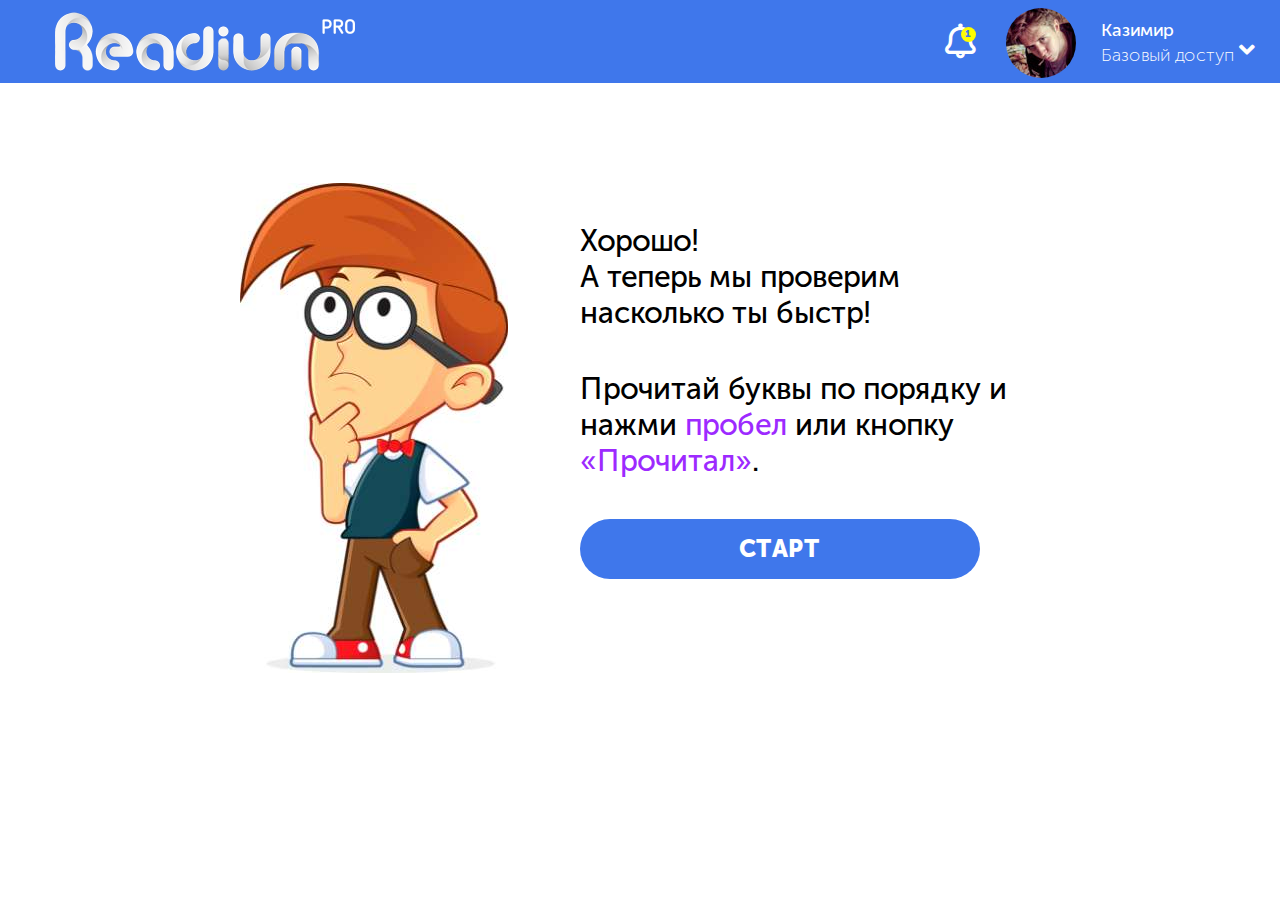
==== commit b3679a36: "space" ====
--- a/index.html
+++ b/index.html
@@ -28,14 +28,14 @@
 <body>
 	
 	<header class="test-header clearfix">
-		<div class="layout-position">
-
-			<div class="test-header-wraper">
+		<div class="layout-position clearfix">
+
+			<div class="test-header-wraper ">
 				<div class="logo">
 					<a href="index.html" class="logo-link"><img src="img/Logo-White.png" width="300" height="59" alt="Readium"></a>
 				</div>
-				<div class="subscription">
-					<a class="subscription__link btn" href="#">Оформить подписку</a>
+				<div class="subscription hidden">
+					<a class="subscription__link btn hidden" href="#">Оформить подписку</a>
 					<div class="reward hidden">
 						<ul>
 							<li class="reward-item reward-item__star">100</li>
@@ -149,94 +149,6 @@
 									<td>я</td>
 								</tr>
 							</table>
-							<table class="table-letter2 hidden">
-								<tr>
-									<td class="active-td">ба</td>
-									<td>бо</td>
-									<td>бу</td>
-									<td>бы</td>
-									<td>бэ</td>
-								</tr>
-								<tr>
-									<td>бя</td>
-									<td>бё</td>
-									<td>бю</td>
-									<td>би</td>
-									<td>бе</td>
-								</tr>
-								<tr>
-									<td>ва</td>
-									<td>во</td>
-									<td>ву</td>
-									<td>вы</td>
-									<td>вэ</td>
-								</tr>
-								<tr>
-									<td>вя</td>
-									<td>вё</td>
-									<td>вю</td>
-									<td>ви</td>
-									<td>ве</td>
-								</tr>
-								<tr>
-									<td>га</td>
-									<td>го</td>
-									<td>гу</td>
-									<td>гы</td>
-									<td>гэ</td>
-								</tr>
-								<tr>
-									<td>гя</td>
-									<td>гё</td>
-									<td>гю</td>
-									<td>ги</td>
-									<td>ге</td>
-								</tr>
-							</table>
-							<table class="table-letter3 hidden">
-								<tr>
-									<td class="active-td">кра</td>
-									<td>кро</td>
-									<td>кру</td>
-									<td>кры</td>
-									<td>крэ</td>
-								</tr>
-								<tr>
-									<td>кря</td>
-									<td>крё</td>
-									<td>крю</td>
-									<td>кри</td>
-									<td>кре</td>
-								</tr>
-								<tr>
-									<td>лна</td>
-									<td>лно</td>
-									<td>лну</td>
-									<td>лны</td>
-									<td>лнэ</td>
-								</tr>
-								<tr>
-									<td>зля</td>
-									<td>злё</td>
-									<td>злю</td>
-									<td>зли</td>
-									<td>зле</td>
-								</tr>
-								<tr>
-									<td>мна</td>
-									<td>мно</td>
-									<td>мну</td>
-									<td>мны</td>
-									<td>мнэ</td>
-								</tr>
-								<tr>
-									<td>мня</td>
-									<td>мнё</td>
-									<td>мню</td>
-									<td>мни</td>
-									<td>мне</td>
-								</tr>
-							</table>
 						</div>
 						<div class="hint-rotate hidden">
 								<p class="hint-rotate__text"> <span class="text-green">Молодец!</span><br>А теперь прочитай буквы <span class="text-blue">сверху-вниз</span> </p>
--- a/style.css
+++ b/style.css
@@ -1754,7 +1754,7 @@
 }
 @media (max-height: 920px) {
   .test-wraper-2 {
-    margin-top: 20px;
+    margin-top: 22px;
   }
 }
 .test-block__lesson {
@@ -1770,8 +1770,8 @@
 }
 @media (max-height: 920px) {
   .test-block__lesson {
-    width: 645px;
-    height: 645px;
+    width: 641px;
+    height: 641px;
     margin-left: 20px;
   }
 }
@@ -1781,8 +1781,8 @@
 }
 @media (max-height: 920px) {
   .test-block__lesson-wrap {
-    width: 645px;
-    height: 645px;
+    width: 641px;
+    height: 641px;
   }
 }
 .test-block__lesson table {
@@ -1809,7 +1809,7 @@
 }
 @media (max-height: 920px) {
   .test-block__lesson .table-letter td {
-    padding: 15px 36px;
+    padding: 14px 35px;
   }
 }
 .test-block__lesson .table-letter2 {
@@ -1825,7 +1825,7 @@
 }
 @media (max-height: 920px) {
   .test-block__lesson .table-letter2 td {
-    padding: 15px 23px;
+    padding: 14px 22px;
   }
 }
 .test-block__lesson .table-letter3 {
@@ -1833,7 +1833,7 @@
 }
 @media (max-height: 920px) {
   .test-block__lesson .table-letter3 {
-    font-size: 45px;
+    font-size: 44px;
   }
 }
 .test-block__lesson .table-letter3 td {
@@ -1841,7 +1841,7 @@
 }
 @media (max-height: 920px) {
   .test-block__lesson .table-letter3 td {
-    padding: 20px 6px;
+    padding: 20px 7px;
   }
 }
 .test-block__lesson .active-td {
